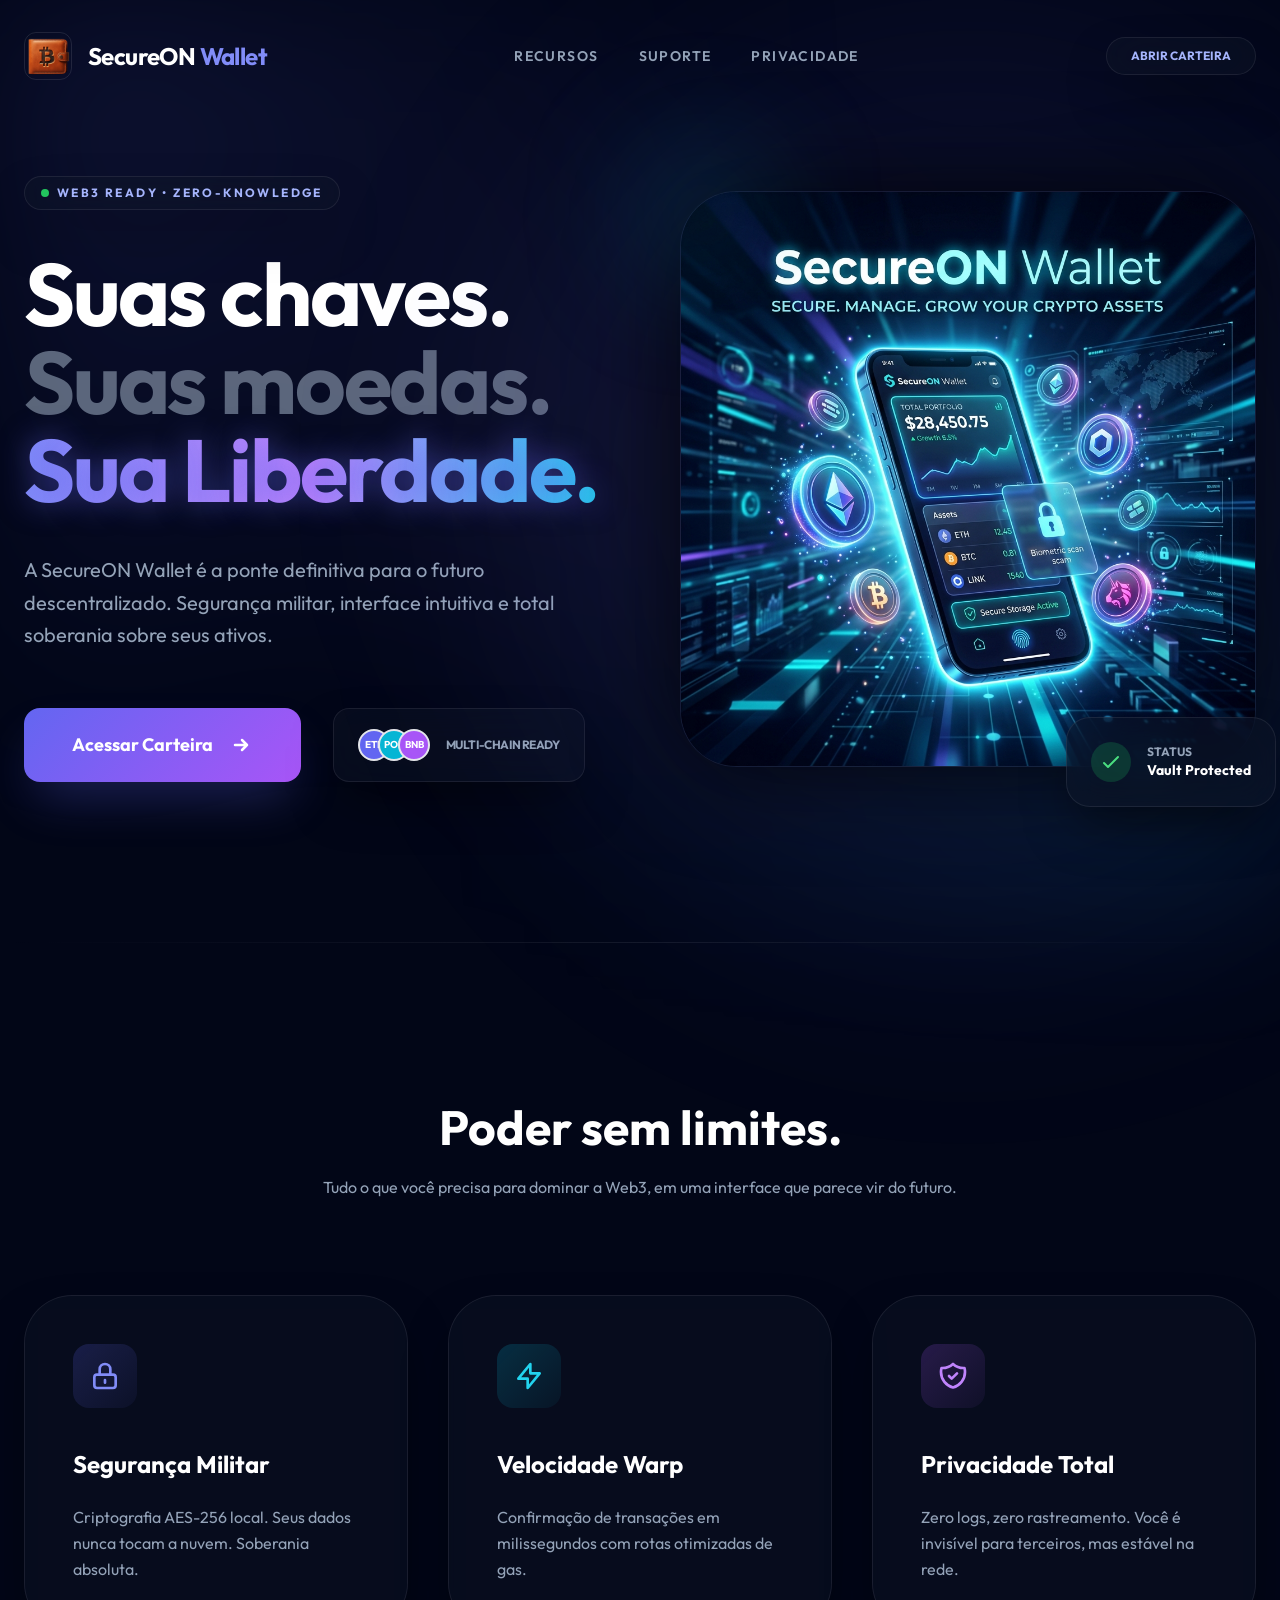
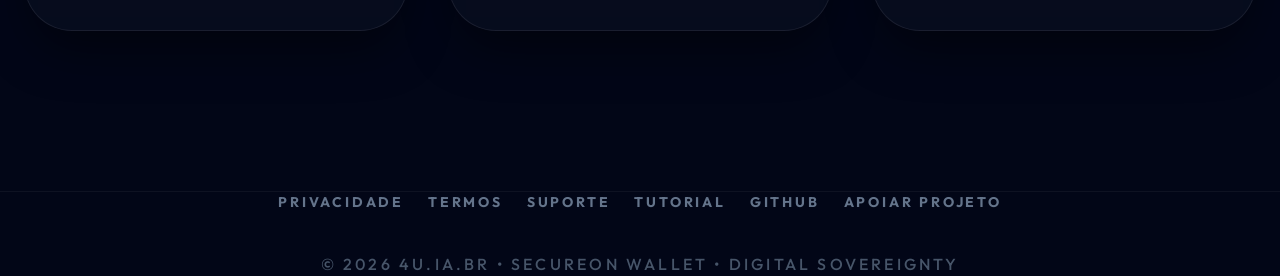
==== landing.html @ 46686201 "deploy: auto-sync wallet" ====
<!DOCTYPE html>
<html lang="pt-BR">
<head>
    <meta charset="UTF-8">
    <meta name="viewport" content="width=device-width, initial-scale=1.0">
    <title>SecureON Wallet | Sua Soberania Digital</title>
    <link rel="icon" type="image/svg+xml" href="favicon.svg">
    <link rel="icon" type="image/png" sizes="32x32" href="favicon-32x32.png">
    <link rel="apple-touch-icon" href="icon-192.png">
    <link rel="stylesheet" href="tailwind_compiled.css">
    <link href="https://fonts.googleapis.com/css2?family=Outfit:wght@300;400;600;700&display=swap" rel="stylesheet">
    <style>
        :root { 
            --primary: #6366f1; 
            --accent: #06b6d4; 
            --dark-bg: #020617;
            --glass-border: rgba(255, 255, 255, 0.08);
        }
        body { 
            font-family: 'Outfit', sans-serif; 
            background-color: var(--dark-bg); 
            color: #ffffff; 
            overflow-x: hidden; 
        }
        
        /* Animated Background Mesh */
        .mesh-bg {
            position: fixed;
            top: 0; left: 0; width: 100%; height: 100%;
            background: 
                radial-gradient(circle at 0% 0%, rgba(99, 102, 241, 0.15) 0%, transparent 50%),
                radial-gradient(circle at 100% 100%, rgba(6, 182, 212, 0.1) 0%, transparent 50%),
                radial-gradient(circle at 50% 50%, rgba(167, 139, 250, 0.05) 0%, transparent 50%);
            z-index: -1;
            filter: blur(80px);
            animation: pulseBg 15s ease infinite alternate;
        }

        @keyframes pulseBg {
            0% { transform: scale(1); }
            100% { transform: scale(1.1); }
        }

        .glass { 
            background: rgba(15, 23, 42, 0.4); 
            backdrop-filter: blur(20px); 
            border: 1px solid var(--glass-border); 
            box-shadow: 0 25px 50px -12px rgba(0, 0, 0, 0.5);
        }
        
        .glass-hover:hover {
            border-color: rgba(99, 102, 241, 0.4);
            background: rgba(99, 102, 241, 0.05);
            box-shadow: 0 0 40px rgba(99, 102, 241, 0.1);
        }

        .glow-text {
            text-shadow: 0 0 30px rgba(99, 102, 241, 0.5);
        }

        .premium-btn {
            background: linear-gradient(135deg, #6366f1, #a855f7);
            position: relative;
            overflow: hidden;
            transition: all 0.4s cubic-bezier(0.4, 0, 0.2, 1);
        }

        .premium-btn::after {
            content: '';
            position: absolute;
            top: -50%; left: -50%; width: 200%; height: 200%;
            background: radial-gradient(circle, rgba(255,255,255,0.2) 0%, transparent 70%);
            transform: scale(0);
            transition: transform 0.6s ease;
        }

        .premium-btn:hover::after {
            transform: scale(1);
        }

        .animate-float {
            animation: float 8s ease-in-out infinite;
        }

        @keyframes float {
            0%, 100% { transform: translateY(0) scale(1) rotate(0deg); }
            50% { transform: translateY(-20px) scale(1.02) rotate(1deg); }
        }

        .section-divider {
            height: 1px;
            background: linear-gradient(90deg, transparent, var(--glass-border), transparent);
        }
        .nav-link + .nav-link {
            margin-left: 2.5rem;
        }
        .footer-link + .footer-link {
            margin-left: 3rem;
        }
        @media (max-width: 768px) {
            .nav-link + .nav-link, .footer-link + .footer-link {
                margin-left: 0;
                margin-top: 1rem;
            }
        }
    </style>
</head>
<body class="min-h-screen selection:bg-indigo-500/30">
    <div class="mesh-bg"></div>

    <nav class="container mx-auto px-6 py-8 flex justify-between items-center relative z-20">
        <div class="flex items-center gap-4 group cursor-pointer">
            <div class="relative">
                <div class="absolute -inset-2 bg-indigo-500/40 blur-lg rounded-xl opacity-0 group-hover:opacity-100 transition-opacity"></div>
                <img src="icons/icon128.png" alt="Logo" class="relative w-12 h-12 rounded-xl border border-white/10">
            </div>
            <span class="text-2xl font-bold tracking-tight">SecureON <span class="text-indigo-400">Wallet</span></span>
        </div>
        <div class="hidden md:flex text-sm font-semibold text-slate-400 uppercase tracking-widest items-center">
            <a href="#features" class="nav-link hover:text-white transition-all hover:glow-text">Recursos</a>
            <a href="suporte.html" class="nav-link hover:text-white transition-all hover:glow-text">Suporte</a>
            <a href="privacidade.html" class="nav-link hover:text-white transition-all hover:glow-text">Privacidade</a>
        </div>
        <a href="index.html" class="hidden lg:block px-6 py-2.5 glass rounded-full text-xs font-bold hover:bg-white/5 transition-all border-indigo-500/30 text-indigo-300">
            ABRIR CARTEIRA
        </a>
    </nav>

    <main class="container mx-auto px-6 pt-16 pb-40 flex flex-col lg:flex-row items-center gap-20 relative z-10">
        <div class="flex-1 text-center lg:text-left">
            <div class="inline-flex items-center gap-2 px-4 py-2 rounded-full glass border-indigo-500/30 text-indigo-300 text-xs font-bold mb-10 tracking-[0.2em] uppercase">
                <span class="w-2 h-2 bg-green-500 rounded-full animate-ping"></span>
                Web3 Ready • Zero-Knowledge
            </div>
            <h1 class="text-6xl md:text-[5.5rem] font-bold mb-10 leading-[1] tracking-tight">
                Suas chaves.<br>
                <span class="text-slate-400/60">Suas moedas.</span><br>
                <span class="bg-gradient-to-r from-indigo-400 via-purple-400 to-cyan-400 bg-clip-text text-transparent glow-text">Sua Liberdade.</span>
            </h1>
            <p class="text-xl text-slate-400 mb-14 max-w-xl leading-relaxed mx-auto lg:mx-0">
                A SecureON Wallet é a ponte definitiva para o futuro descentralizado. Segurança militar, interface intuitiva e total soberania sobre seus ativos.
            </p>
            <div class="flex flex-col sm:flex-row gap-8 justify-center lg:justify-start">
                <a href="index.html" class="premium-btn px-12 py-5 rounded-2xl font-bold shadow-2xl shadow-indigo-500/30 flex items-center justify-center gap-4 text-lg">
                    Acessar Carteira
                    <svg class="w-6 h-6" fill="none" stroke="currentColor" viewBox="0 0 24 24"><path stroke-linecap="round" stroke-linejoin="round" stroke-width="2.5" d="M13 7l5 5m0 0l-5 5m5-5H6"/></svg>
                </a>
                <div class="flex items-center gap-4 px-6 py-5 glass rounded-2xl">
                    <div class="flex -space-x-3">
                        <div class="w-8 h-8 rounded-full bg-indigo-500 border-2 border-dark-bg flex items-center justify-center text-[10px] font-bold">ETH</div>
                        <div class="w-8 h-8 rounded-full bg-cyan-500 border-2 border-dark-bg flex items-center justify-center text-[10px] font-bold">POL</div>
                        <div class="w-8 h-8 rounded-full bg-purple-500 border-2 border-dark-bg flex items-center justify-center text-[10px] font-bold">BNB</div>
                    </div>
                    <span class="text-xs font-bold text-slate-400 uppercase tracking-tighter">Multi-Chain Ready</span>
                </div>
            </div>
        </div>

        <div class="flex-1 relative">
            <div class="absolute -inset-40 bg-indigo-500/10 blur-[120px] rounded-full"></div>
            <div class="relative animate-float">
                <div class="absolute -top-10 -left-10 w-32 h-32 bg-cyan-500/20 blur-3xl rounded-full"></div>
                <img src="banner.png" alt="SecureON Interface" class="w-full max-w-3xl mx-auto rounded-[3.5rem] shadow-[0_0_100px_rgba(0,0,0,0.8)] border border-white/5">
                <!-- Floating Card Detail -->
                <div class="absolute -bottom-10 -right-5 glass p-6 rounded-3xl animate-bounce shadow-2xl border-white/20">
                    <div class="flex items-center gap-4">
                        <div class="w-10 h-10 bg-green-500/20 rounded-full flex items-center justify-center">
                            <svg class="w-6 h-6 text-green-400" fill="none" stroke="currentColor" viewBox="0 0 24 24"><path stroke-linecap="round" stroke-linejoin="round" stroke-width="2" d="M5 13l4 4L19 7"/></svg>
                        </div>
                        <div>
                            <p class="text-xs font-bold text-slate-400 uppercase">Status</p>
                            <p class="text-sm font-bold text-white">Vault Protected</p>
                        </div>
                    </div>
                </div>
            </div>
        </div>
    </main>

    <div class="section-divider"></div>

    <section id="features" class="container mx-auto px-6 py-40">
        <div class="text-center mb-24">
            <h2 class="text-4xl md:text-5xl font-bold mb-6">Poder sem limites.</h2>
            <p class="text-slate-400 max-w-2xl mx-auto">Tudo o que você precisa para dominar a Web3, em uma interface que parece vir do futuro.</p>
        </div>
        <div class="grid md:grid-cols-3 gap-10">
            <div class="glass glass-hover p-12 rounded-[3rem] transition-all group">
                <div class="w-16 h-16 bg-gradient-to-br from-indigo-500/20 to-indigo-500/5 rounded-2xl flex items-center justify-center mb-10 group-hover:rotate-12 transition-transform">
                    <svg class="w-8 h-8 text-indigo-400" fill="none" stroke="currentColor" viewBox="0 0 24 24"><path stroke-linecap="round" stroke-linejoin="round" stroke-width="2" d="M12 15v2m-6 4h12a2 2 0 002-2v-6a2 2 0 00-2-2H6a2 2 0 00-2 2v6a2 2 0 002 2zm10-10V7a4 4 0 00-8 0v4h8z"/></svg>
                </div>
                <h3 class="text-2xl font-bold mb-6">Segurança Militar</h3>
                <p class="text-slate-400 leading-relaxed">Criptografia AES-256 local. Seus dados nunca tocam a nuvem. Soberania absoluta.</p>
            </div>
            <div class="glass glass-hover p-12 rounded-[3rem] transition-all group">
                <div class="w-16 h-16 bg-gradient-to-br from-cyan-500/20 to-cyan-500/5 rounded-2xl flex items-center justify-center mb-10 group-hover:rotate-12 transition-transform">
                    <svg class="w-8 h-8 text-cyan-400" fill="none" stroke="currentColor" viewBox="0 0 24 24"><path stroke-linecap="round" stroke-linejoin="round" stroke-width="2" d="M13 10V3L4 14h7v7l9-11h-7z"/></svg>
                </div>
                <h3 class="text-2xl font-bold mb-6">Velocidade Warp</h3>
                <p class="text-slate-400 leading-relaxed">Confirmação de transações em milissegundos com rotas otimizadas de gas.</p>
            </div>
            <div class="glass glass-hover p-12 rounded-[3rem] transition-all group">
                <div class="w-16 h-16 bg-gradient-to-br from-purple-500/20 to-purple-500/5 rounded-2xl flex items-center justify-center mb-10 group-hover:rotate-12 transition-transform">
                    <svg class="w-8 h-8 text-purple-400" fill="none" stroke="currentColor" viewBox="0 0 24 24"><path stroke-linecap="round" stroke-linejoin="round" stroke-width="2" d="M9 12l2 2 4-4m5.618-4.016A11.955 11.955 0 0112 2.944a11.955 11.955 0 01-8.618 3.04A12.02 12.02 0 003 9c0 5.591 3.824 10.29 9 11.622 5.176-1.332 9-6.03 9-11.622 0-1.042-.133-2.052-.382-3.016z"/></svg>
                </div>
                <h3 class="text-2xl font-bold mb-6">Privacidade Total</h3>
                <p class="text-slate-400 leading-relaxed">Zero logs, zero rastreamento. Você é invisível para terceiros, mas estável na rede.</p>
            </div>
        </div>
    </section>

    <footer class="container mx-auto px-6 py-24 text-center border-t border-white/5 relative z-10">
        <div class="flex flex-wrap justify-center mb-10 text-sm font-bold text-slate-500 uppercase tracking-[0.2em] gap-6">
            <a href="privacidade.html" class="hover:text-indigo-400 transition-all hover:glow-text">Privacidade</a>
            <a href="termos.html" class="hover:text-indigo-400 transition-all hover:glow-text">Termos</a>
            <a href="suporte.html" class="hover:text-indigo-400 transition-all hover:glow-text">Suporte</a>
            <a href="tutorial.html" class="hover:text-indigo-400 transition-all hover:glow-text">Tutorial</a>
            <a href="https://github.com/4u-Labs/wallet" target="_blank" class="hover:text-indigo-400 transition-all hover:glow-text">GitHub</a>
            <a href="https://www.paypal.com/ncp/payment/L7YRCS984T33N" target="_blank" class="hover:text-amber-400 transition-all">Apoiar Projeto</a>
        </div>
        <p class="text-slate-600 text-[11px] font-medium tracking-[0.2em] uppercase">&copy; 2026 4U.IA.BR • SECUREON WALLET • DIGITAL SOVEREIGNTY</p>
    </footer>

    <script src="common.js"></script>
</body>
</html>
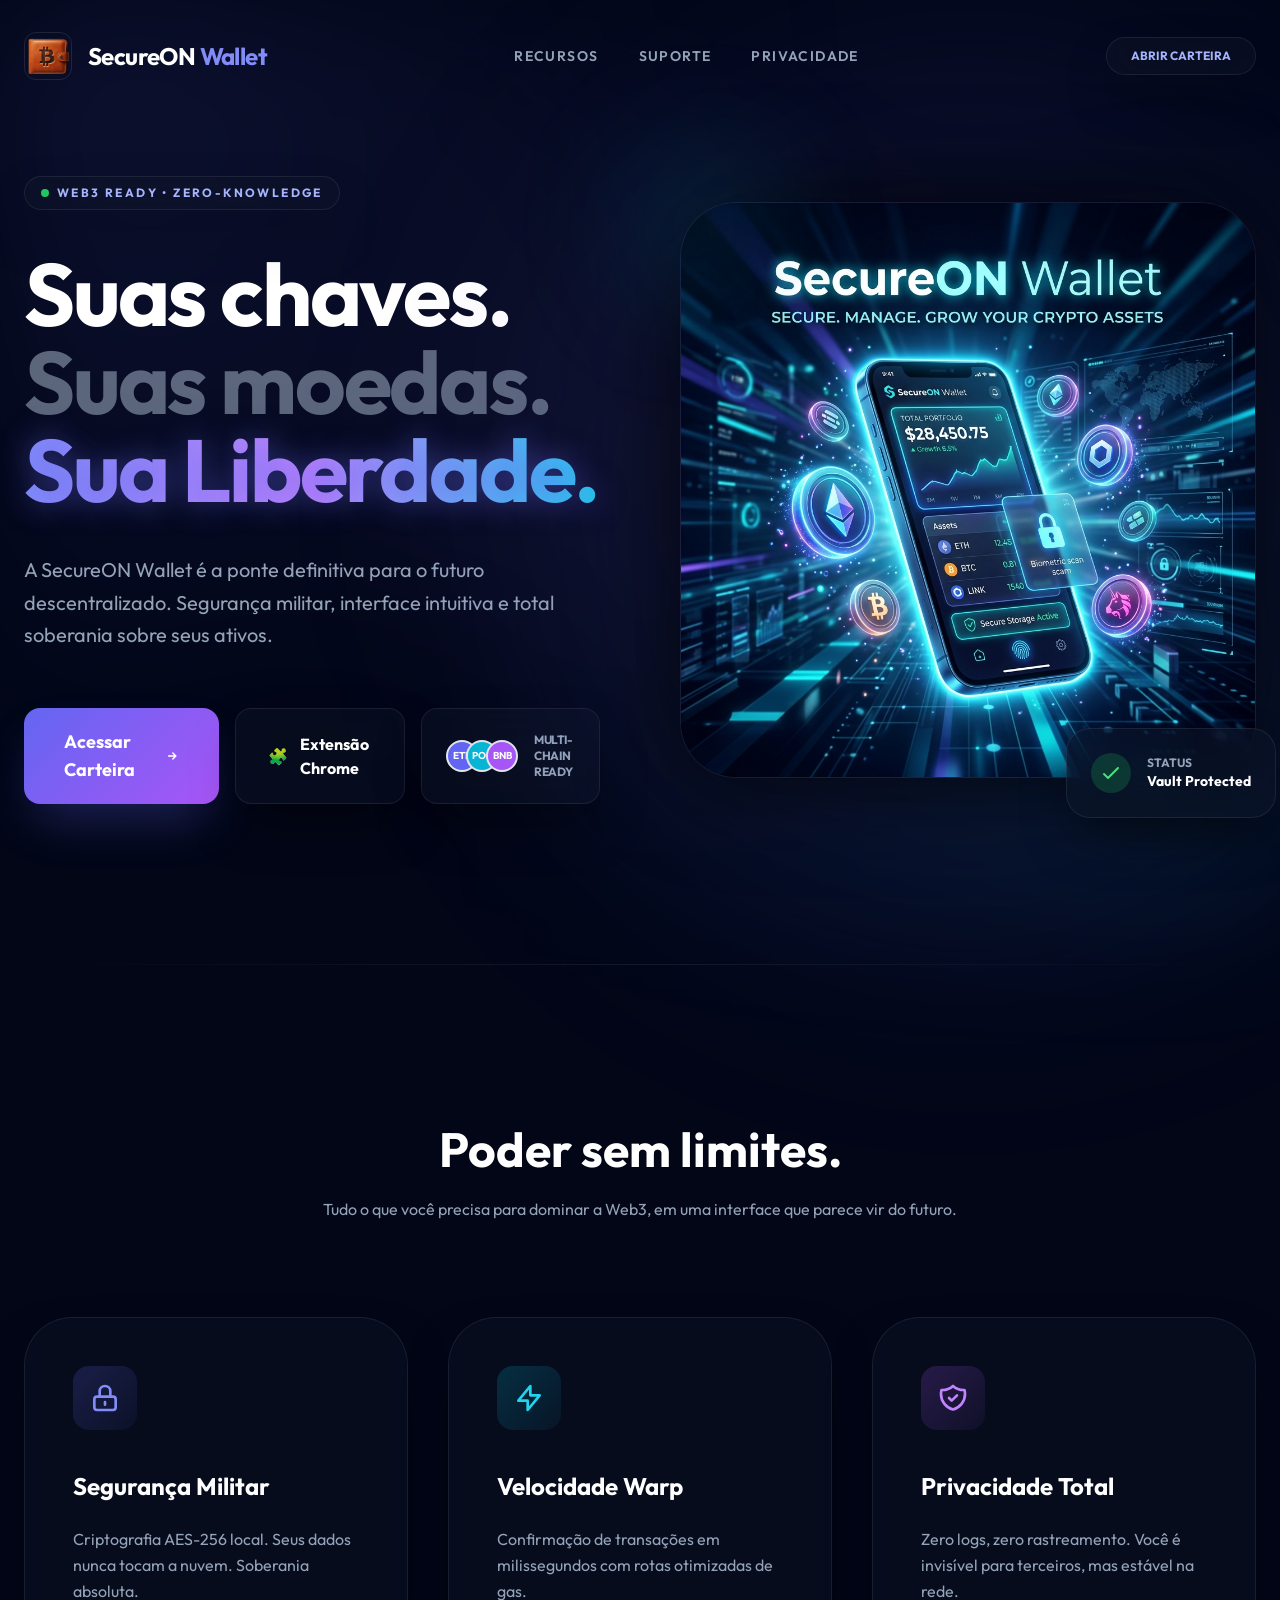
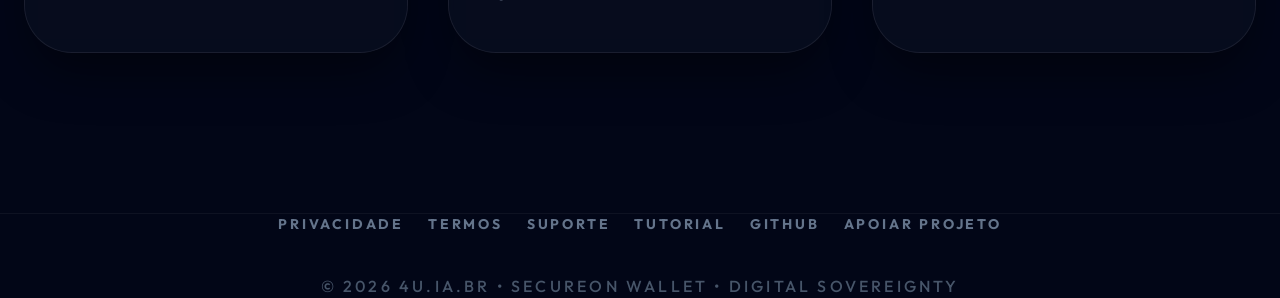
==== commit f0d30835: "fix: use CORS-enabled ETH RPCs and add Chrome Web Store CTA" ====
--- a/landing.html
+++ b/landing.html
@@ -140,10 +140,13 @@
             <p class="text-xl text-slate-400 mb-14 max-w-xl leading-relaxed mx-auto lg:mx-0">
                 A SecureON Wallet é a ponte definitiva para o futuro descentralizado. Segurança militar, interface intuitiva e total soberania sobre seus ativos.
             </p>
-            <div class="flex flex-col sm:flex-row gap-8 justify-center lg:justify-start">
-                <a href="index.html" class="premium-btn px-12 py-5 rounded-2xl font-bold shadow-2xl shadow-indigo-500/30 flex items-center justify-center gap-4 text-lg">
+            <div class="flex flex-col sm:flex-row gap-4 justify-center lg:justify-start">
+                <a href="index.html" class="premium-btn px-10 py-5 rounded-2xl font-bold shadow-2xl shadow-indigo-500/30 flex items-center justify-center gap-4 text-lg">
                     Acessar Carteira
                     <svg class="w-6 h-6" fill="none" stroke="currentColor" viewBox="0 0 24 24"><path stroke-linecap="round" stroke-linejoin="round" stroke-width="2.5" d="M13 7l5 5m0 0l-5 5m5-5H6"/></svg>
+                </a>
+                <a href="https://chromewebstore.google.com/detail/secureon-wallet/cogicncjnekflhknncnohfmnlgfgdede" target="_blank" rel="noopener noreferrer" class="glass hover:bg-white/10 px-8 py-5 rounded-2xl font-bold border border-indigo-500/30 text-indigo-200 flex items-center justify-center gap-3 text-base transition-all">
+                    <span>🧩</span> Extensão Chrome
                 </a>
                 <div class="flex items-center gap-4 px-6 py-5 glass rounded-2xl">
                     <div class="flex -space-x-3">
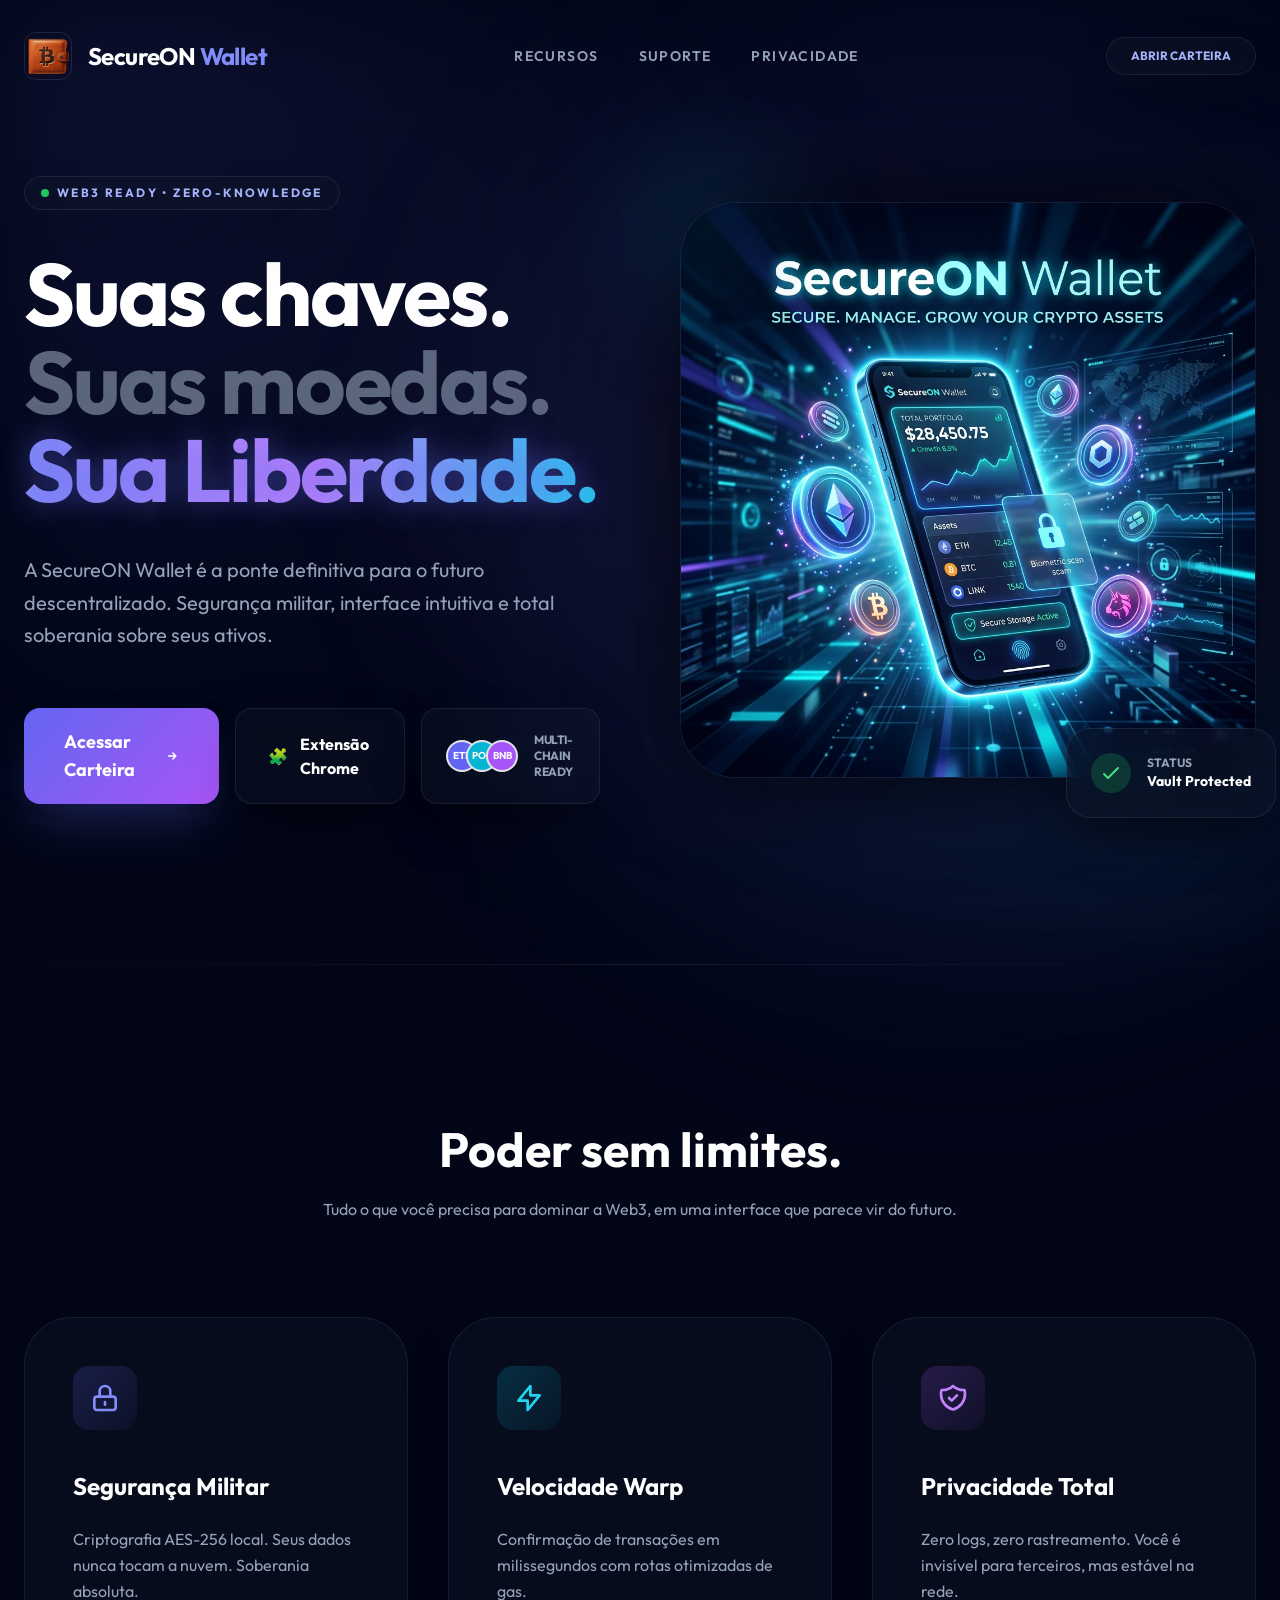
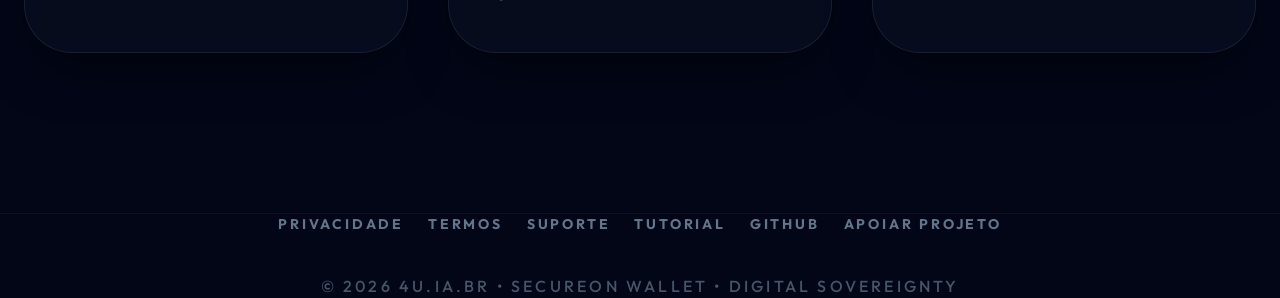
==== commit 69fd86e7: "fix(responsive): ensure html overflow-x hidden and zero horizontal scroll" ====
--- a/landing.html
+++ b/landing.html
@@ -16,6 +16,7 @@
             --dark-bg: #020617;
             --glass-border: rgba(255, 255, 255, 0.08);
         }
+        html, body { overflow-x: hidden; max-width: 100%; }
         body { 
             font-family: 'Outfit', sans-serif; 
             background-color: var(--dark-bg); 
